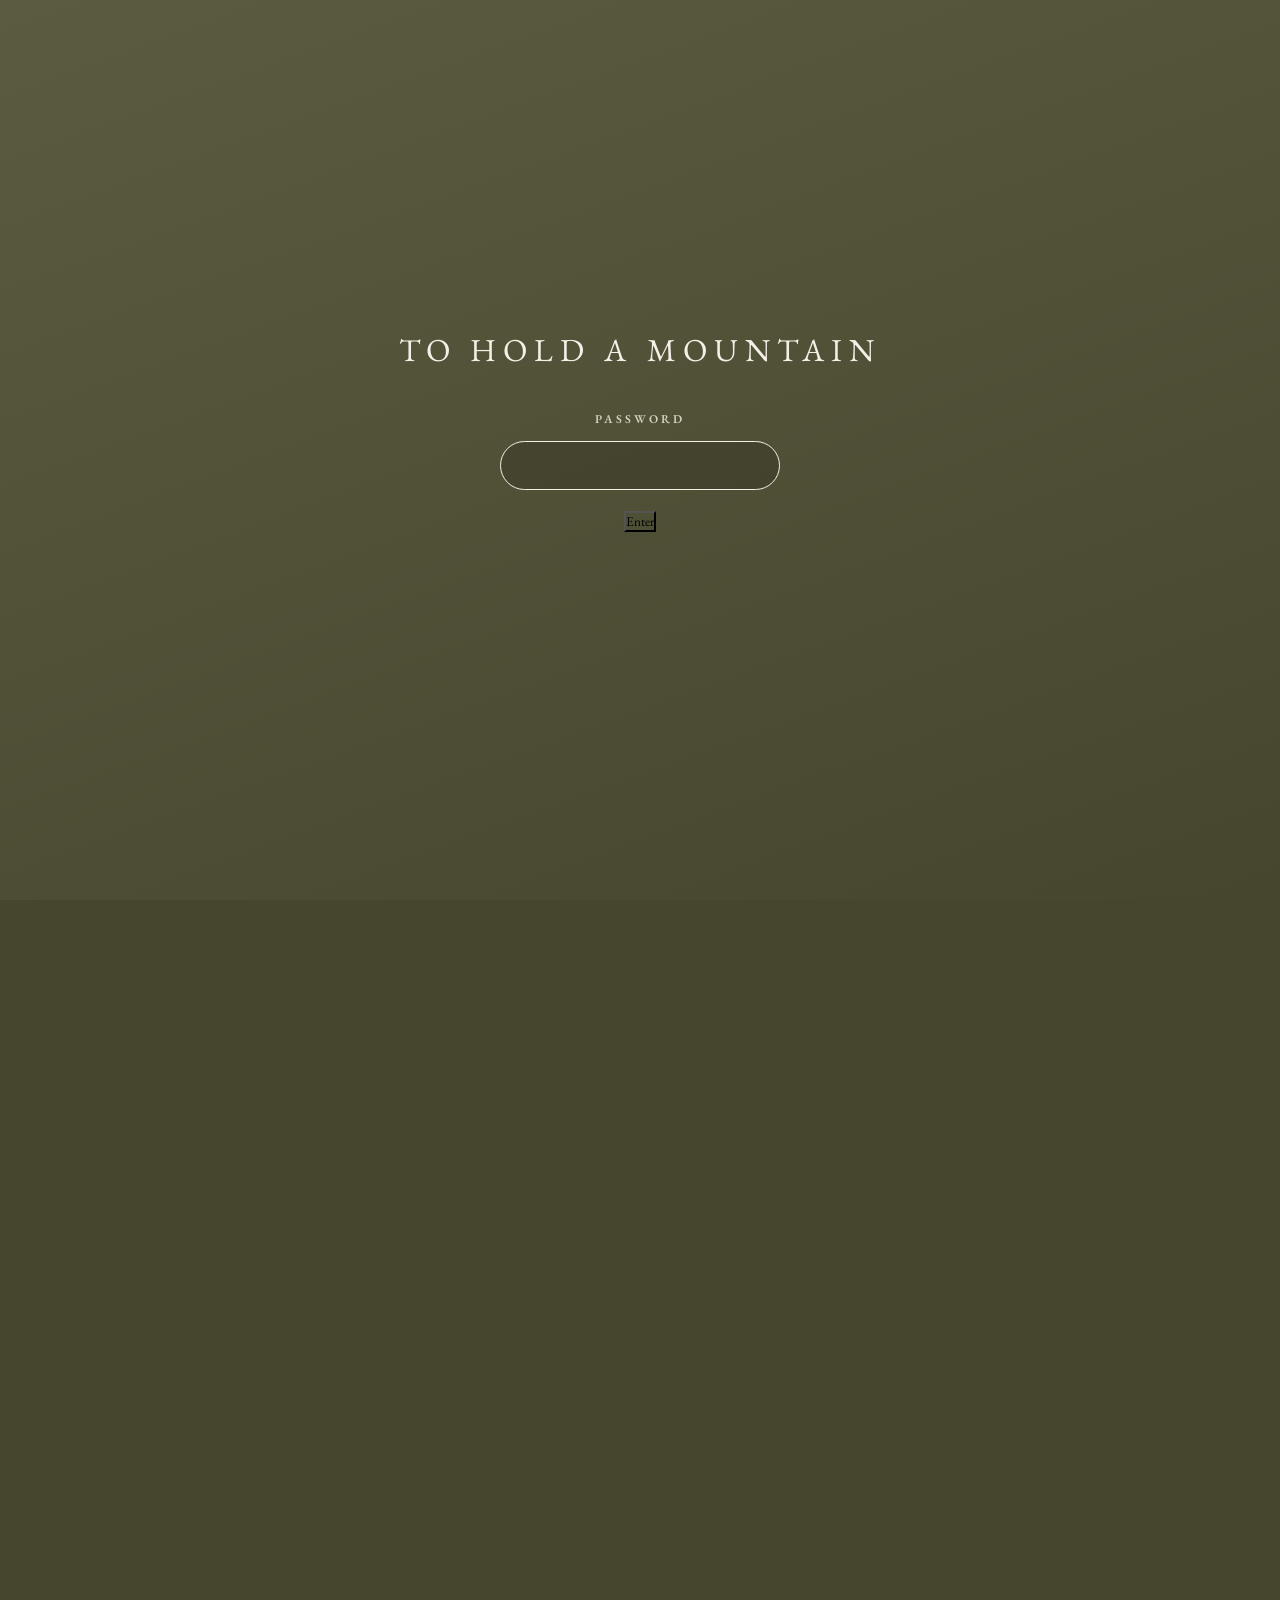
==== public/about.html @ 7a2418cc "Phones: the synopsis stacked (poster full width, heading, synopsis, buttons, footer) and scrolling u" ====
<!doctype html>
<html lang="en">
<head>
  <meta charset="utf-8">
  <meta name="viewport" content="width=device-width, initial-scale=1, viewport-fit=cover">
  <title>About the film — To Hold a Mountain</title>
  <link rel="icon" href="favicon.svg" type="image/svg+xml">
  <link rel="preconnect" href="https://fonts.googleapis.com">
  <link rel="preconnect" href="https://fonts.gstatic.com" crossorigin>
  <link href="https://fonts.googleapis.com/css2?family=EB+Garamond:ital,wght@0,400;0,600;1,400;1,600&display=swap" rel="stylesheet">
  <link rel="stylesheet" href="site.css">
  <script src="gate.js"></script>
  <link rel="stylesheet" href="about.css">
</head>
<body>
  <main class="page-main about">
    <h1>About the film</h1>

    <section class="statement" aria-labelledby="statement-title">
      <p class="eyebrow" id="statement-title">Directors’ statement</p>
      <p>It was 2017 when we first discovered this place — a plateau at 2,000 meters above sea level, the second-largest pastureland in Europe — whose mysterious name can be interpreted as “Shining Heights” or “Mountain Ocean.” We met Gara and Nada at the very moment news arrived that this precious mountain, whose snows provide water for the entire region, was to be turned into a military shooting range. From our first encounter, it was clear that there was something more to them — that they were part of a larger story, reminiscent of epics from ancient times but rooted in a painful present. Their destiny carried the echo of Greek tragedy, and we felt compelled to share their lives and understand their paths. For more than seven years, we quietly explored, lived together and gathered elements that carry the power of this place and its people. We did not ask — we listened, until the story revealed itself. Gara and Nada represent mothers and daughters across centuries who, despite everything, have nurtured a culture of love. The film also reflects our contemplation of the deep connections between women and land, patriarchy and militarization, duty and love.</p>
      <p class="signature">— Biljana Tutorov and Petar Glomazić</p>
    </section>

    <figure class="directors">
      <img src="directors.jpg" width="850" height="567" alt="Biljana Tutorov and Petar Glomazić, the directors, side by side against a dark background">
    </figure>

    <section class="bios" aria-label="The directors">
      <article>
        <h2>Biljana Tutorov</h2>
        <p class="role">Director &amp; Producer</p>
        <p>Biljana Tutorov is a writer, director and producer of feature and documentary films, video works and performances focused on women-driven stories that examine contemporary political reality, the state of democracy and environmental protection. After graduating in Art History from Université Catholique de Louvain in Belgium, Biljana studied Visual Anthropology at the École Pratique des Hautes Études in Paris and acting at the Jacques Lecoq School. She is the founder of Wake Up Films (<a href="https://www.wakeupfilms.net" target="_blank" rel="noopener">www.wakeupfilms.net</a>), an independent production company, as well as the founder and Head of CIRCLE (<a href="https://www.doccircle.me" target="_blank" rel="noopener">www.doccircle.me</a>), an international training initiative supporting women and gender-expansive filmmakers. Biljana is an inaugural Diane Weyermann Fellow, an EAVE and EURODOC alumna, member of European Film Academy and an advisory board member of DAE Documentary Association of Europe.</p>
      </article>
      <article>
        <h2>Petar Glomazić</h2>
        <p class="role">Director</p>
        <p>Petar Glomazić graduated from the Faculty of Mechanical Engineering at the University of Belgrade in 1995, specializing in Aerospace Engineering, and worked for more than 25 years as an expert in civil aviation. In 1996, he also completed the Serbian Radio-Television School for documentary and began working as editor in their Educational Program Department. In 2014, he entered the world of film production as an associate producer at Wake Up Films in Novi Sad, and in 2021 he founded the production company Ardor Films. A passionate life-long mountain climber, Peter has extensively researched regional traditions, people and landscapes. He is a member of the Documentary Association of Europe (DAE), the International Documentary Association (IDA) and a co-founding member of the Save Sinjajevina Association. In 2023, he received the inaugural Diane Weyermann Fellowship championing three non-fiction projects worldwide. <i>To Hold a Mountain</i> is his debut feature documentary.</p>
      </article>
    </section>

    <section class="facts" aria-labelledby="credits-title">
      <h2 id="credits-title">Credits</h2>
      <dl>
        <dt>Writers and Directors</dt><dd>Biljana Tutorov, Petar Glomazić</dd>
        <dt>Featuring</dt><dd>Mileva Gara Jovanović, Nada Stanišić</dd>
        <dt>Director of Photography</dt><dd>Eva Kraljević</dd>
        <dt>Editor</dt><dd>George Cragg</dd>
        <dt>Additional editor</dt><dd>Catherine Rascon</dd>
        <dt>Original Score</dt><dd>Draško Adzić</dd>
        <dt>Sound Design</dt><dd>Julij Zvornik, Samo Jurca</dd>
        <dt>Produced by</dt><dd>Wake Up Films</dd>
        <dt>In co-production with</dt><dd>Les Film de L’œil Sauvage, Ardor Films, Cvinger Film, Kinematograf, RTV Slovenja</dd>
        <dt>Produced by</dt><dd>Biljana Tutorov</dd>
        <dt>Producers</dt><dd>Petar Glomazić, Quentin Laurent, Rok Biček</dd>
        <dt>Executive Producer</dt><dd>Megan Gelstein</dd>
        <dt>Executive Producers</dt><dd>Pedra Costa, Andrea Meditch, Bianca Oana, Jean Tsien, Sean Flynn, Ben Fowlie, Lucila Moctezuma, Chandra Jessee, Rebecca Lichtenfeld, Megha Agrawal Sood Shanida, Scotland Meadow Fund</dd>
        <dt>Co-Producer</dt><dd>Dijana Cetina Mlađenović, Stenola Productions</dd>
        <dt>Associate Producer</dt><dd>Veliša Popović</dd>
        <dt>In association with</dt><dd>Catapult Film Fund, Points North Institute</dd>
        <dt>With the support of</dt><dd>Eurimages, Meadow Fund, Doc Society Climate Story Fund, InMaat Foundation, IDA Enterprise Documentary Fund, Aide aux Cinémas du Monde - CNC, Institut Français Region Sud Point, Slovenian Film Centre, Serbian Film Centre, Film Centre of Montenegro, Chicken &amp; Egg Pictures, Croatian Audiovisual Centre, UNIQA SEE Future Foundation, City of Novi Sad, Viva Film Shelter Prod, Tax Shelter.be, ING, The Tax Shelter of The Federal Government of Belgium</dd>
        <dt>Fiscal Sponsor</dt><dd>Women Make Movies</dd>
        <dt>Sales Agent</dt><dd>Submarine Entertainment Sales</dd>
      </dl>
    </section>

    <section class="facts" aria-labelledby="info-title">
      <h2 id="info-title">Additional information</h2>
      <dl>
        <dt>Production countries</dt><dd>Serbia, France, Montenegro, Slovenia, Croatia</dd>
        <dt>Year of production</dt><dd>2026</dd>
        <dt>Running time</dt><dd>105′</dd>
        <dt>Genre</dt><dd>Documentary</dd>
        <dt>Language</dt><dd>Montenegrin</dd>
      </dl>
    </section>

    <section class="facts contact" aria-labelledby="contact-title">
      <h2 id="contact-title">Contact</h2>
      <p>For general enquiries please email <a href="mailto:rebeccarcelli@gmail.com">rebeccarcelli@gmail.com</a></p>
      <p>For festival bookings please email <a href="mailto:ella@metfilmstudio.com">ella@metfilmstudio.com</a></p>
    </section>
  </main>
  <script src="menu.js"></script>
</body>
</html>
---- public/site.css ----
/* Shared by every page: colours, type, the menu, and the empty inner pages. */
:root {
  --olive: #5b5b41;
  --olive-deep: #46462e;
  --olive-gradient: linear-gradient(160deg, var(--olive) 0%, var(--olive-deep) 100%);
  --ink: #f6efe6;
  --cream: #f3e3d3;
  --muted: #d6d0bb;
  --serif: "EB Garamond", Garamond, Georgia, serif;
}

* { box-sizing: border-box; margin: 0; padding: 0; }

html { background: var(--olive-deep); color: var(--ink); }
body { background: var(--olive-gradient) fixed; color: var(--ink); }

body {
  font-family: var(--serif);
  font-size: 1.125rem;
  -webkit-font-smoothing: antialiased;
  overflow-x: clip; /* cuts off only sideways, so the locks below (on html) leave the page's length alone */
}
html { overflow-x: hidden; } /* no sideways scrolling */

a { color: inherit; }

/* Small all-caps labels. */
.eyebrow {
  font-size: 0.8rem;
  font-weight: 600;
  letter-spacing: 0.24em;
  text-transform: uppercase;
}

/* ---------- Menu ---------- */

.menu-button {
  position: fixed;
  top: calc(20px + env(safe-area-inset-top, 0px)); /* clear of the iPhone status bar, the page drawing under it */
  right: 20px;
  z-index: 30;
  width: 68px;
  height: 68px;
  border-radius: 50%;
  border: 1px solid rgba(246, 239, 230, 0.45);
  background: transparent; /* no tint: only the page behind, blurred */
  -webkit-backdrop-filter: blur(8px);
  backdrop-filter: blur(8px);
  cursor: pointer;
  transition: background 0.3s, border-color 0.3s, transform 0.3s;
}
.menu-button:hover { transform: scale(1.05); }
.menu-button:focus-visible { outline: 2px solid var(--cream); outline-offset: 4px; }

.menu-button span {
  position: absolute;
  left: 21px;
  width: 26px;
  height: 2px;
  border-radius: 1px;
  background: var(--ink);
  transition: transform 0.45s cubic-bezier(0.7, 0, 0.2, 1), opacity 0.25s;
}
.menu-button span:nth-child(1) { top: 26px; }
.menu-button span:nth-child(2) { top: 33px; }
.menu-button span:nth-child(3) { top: 40px; }

.menu-open .menu-button { background: transparent; border-color: rgba(246, 239, 230, 0.7); }
.menu-open .menu-button span:nth-child(1) { transform: translateY(7px) rotate(45deg); }
.menu-open .menu-button span:nth-child(2) { opacity: 0; transform: scaleX(0); }
.menu-open .menu-button span:nth-child(3) { transform: translateY(-7px) rotate(-45deg); }

/* The panel fades in: a solid olive gradient, darker than the pages', that covers the whole page. */
.menu {
  position: fixed;
  inset: 0;
  z-index: 20;
  display: flex;
  align-items: center;
  padding: 96px 16px 48px clamp(16px, 9vw, 160px);
  background: linear-gradient(160deg, #3d3d28 0%, #2c2c1c 100%);
  opacity: 0;
  visibility: hidden;
  transition: opacity 0.5s ease, visibility 0s 0.5s;
  overflow-y: auto;
}
.menu-open .menu {
  opacity: 1;
  visibility: visible;
  transition: opacity 0.6s ease, visibility 0s;
}
.menu-open { overflow: hidden; } /* the page stays where it was */

.menu ul { list-style: none; }
.menu li {
  opacity: 0;
  transform: translateY(40px);
  transition: opacity 0.3s, transform 0.3s;
}
.menu-open .menu li {
  opacity: 1;
  transform: none;
  transition: opacity 0.6s calc(0.25s + var(--i) * 0.08s), transform 0.7s cubic-bezier(0.2, 0.7, 0.2, 1) calc(0.25s + var(--i) * 0.08s);
}
.menu a {
  display: inline-block;
  padding: 0.12em 0;
  font-family: var(--serif);
  font-size: clamp(2rem, 5.5vw, 3.75rem);
  line-height: 1.1;
  text-decoration: none;
  color: rgba(246, 239, 230, 0.72);
  transition: color 0.25s;
}
/* Hover: the same weight, just lighter. The page you are on: italic, at full light. */
.menu a:hover, .menu a:focus-visible { color: #fff; outline: none; }
.menu a[aria-current="page"] { font-style: italic; color: var(--ink); }

/* Scrolls away with the page (only the menu button stays put), so text never runs under it. */
.home-link {
  position: absolute;
  top: calc(20px + env(safe-area-inset-top, 0px));
  left: 20px;
  height: 68px;
  display: flex;
  align-items: center;
  z-index: 30;
  font-size: 0.9rem;
  font-weight: 600;
  letter-spacing: 0.18em;
  text-transform: uppercase;
  text-decoration: none;
  white-space: nowrap; /* one line */
}

/* ---------- Inner pages (empty for now) ---------- */

.page-main {
  min-height: 100vh;
  padding: 140px 16px 80px;
  max-width: 60rem;
  margin: 0 auto;
}
.page-main h1 {
  font-weight: 400;
  font-size: clamp(2.6rem, 7vw, 4.5rem);
  color: var(--cream);
}

/* ---------- Footer (menu.js) ---------- */

.site-footer {
  position: relative;
  z-index: 1;
  display: flex;
  align-items: center;
  justify-content: space-between;
  gap: 16px 32px;
  padding: 20px clamp(16px, 4vw, 40px) 24px;
  font-size: 0.8rem;
  line-height: 1.5;
  color: var(--muted);
}
.site-footer p { max-width: 48rem; }
.site-footer a.plain { color: inherit; text-decoration: none; } /* a link, without looking like one */
.socials { display: flex; align-items: center; gap: 14px; list-style: none; flex-shrink: 0; }
.socials a { display: block; color: var(--muted); opacity: 0.85; transition: color 0.25s, opacity 0.25s; }
.socials a:hover, .socials a:focus-visible { color: #fff; opacity: 1; }
.socials svg { display: block; height: 20px; width: auto; }

/* On the homepage: at the bottom of the synopsis screen. */
.film-story .site-footer { position: absolute; left: 0; right: 0; bottom: 0; }

@media (max-width: 767px) {
  .site-footer { flex-direction: column-reverse; align-items: flex-start; gap: 12px; padding: 16px; font-size: 0.72rem; }
}

/* ---------- Trailer (trailer.js) ---------- */

.trailer {
  position: fixed;
  inset: 0;
  z-index: 60;
  display: grid;
  place-items: center;
  padding: 72px 16px 32px;
  background: rgba(12, 12, 8, 0.94);
  opacity: 0;
  transition: opacity 0.4s ease;
}
.trailer.open { opacity: 1; }
.trailer-open { overflow: hidden; } /* the page stays where it was */
.trailer-frame {
  /* As large as the screen allows: YouTube picks higher quality for bigger players. */
  width: min(100%, 1600px, calc((100vh - 104px) * 16 / 9));
  aspect-ratio: 16 / 9;
  background: #000;
  box-shadow: 0 30px 80px rgba(0, 0, 0, 0.6);
  transform: scale(0.97);
  transition: transform 0.4s ease;
}
.trailer.open .trailer-frame { transform: none; }
.trailer-frame iframe { display: block; width: 100%; height: 100%; border: 0; }
.trailer-close {
  position: absolute;
  top: calc(20px + env(safe-area-inset-top, 0px));
  right: 20px;
  width: 52px;
  height: 52px;
  border-radius: 50%;
  border: 1px solid rgba(246, 239, 230, 0.6);
  background: transparent;
  cursor: pointer;
}
.trailer-close span {
  position: absolute;
  left: 14px;
  top: 25px;
  width: 22px;
  height: 2px;
  background: var(--ink);
}
.trailer-close span:first-child { transform: rotate(45deg); }
.trailer-close span:last-child { transform: rotate(-45deg); }
.trailer-close:focus-visible { outline: 2px solid var(--cream); outline-offset: 4px; }

/* ---------- Password screen (gate.js) ---------- */

.locked { overflow: hidden; } /* the page stays where it was */
.locked body > :not(.gate) { visibility: hidden; }
.gate {
  position: fixed;
  inset: 0;
  z-index: 100;
  display: grid;
  place-content: center;
  justify-items: center;
  gap: 14px;
  padding: 16px;
  background: var(--olive-gradient);
  text-align: center;
  transition: opacity 0.5s ease;
}
.gate.leaving { opacity: 0; pointer-events: none; }
.gate-title {
  margin-bottom: 1.6rem;
  font-size: clamp(1.4rem, 4vw, 2rem);
  letter-spacing: 0.22em;
  text-transform: uppercase;
  color: var(--ink);
}
.gate-label {
  font-size: 0.75rem;
  font-weight: 600;
  letter-spacing: 0.24em;
  text-transform: uppercase;
  color: var(--muted);
}
.gate-input {
  width: min(280px, 80vw);
  padding: 0.7em 1em;
  border: 1px solid rgba(246, 239, 230, 0.5);
  border-radius: 999px;
  background: rgba(20, 20, 10, 0.2);
  color: var(--ink);
  font: inherit;
  font-size: 1.1rem;
  text-align: center;
  letter-spacing: 0.1em;
  outline: none;
}
.gate-input:focus { border-color: var(--ink); }
.gate-button { margin-top: 0.4rem; background: transparent; cursor: pointer; font-family: inherit; }
.gate-error { min-height: 1.4em; font-style: italic; color: var(--cream); }
.gate.shake .gate-input { animation: gate-shake 0.4s; }
@keyframes gate-shake {
  20%, 60% { transform: translateX(-8px); }
  40%, 80% { transform: translateX(8px); }
}
---- public/about.css ----
.about { max-width: 64rem; padding-bottom: 18vh; }
.about p { font-size: 1.2rem; line-height: 1.6; color: var(--ink); }

.statement { max-width: 44rem; margin-top: 3rem; }
.statement .eyebrow { color: var(--cream); margin-bottom: 1.2rem; }
.signature { margin-top: 1.2rem; font-style: italic; font-weight: 600; color: var(--cream) !important; }

/* The photo is 850px wide: shown no wider, so it stays sharp. */
.directors { margin: 4.5rem 0 0; max-width: 850px; }
.directors img { display: block; width: 100%; height: auto; box-shadow: 0 24px 60px rgba(20, 20, 10, 0.4); }

.bios {
  display: grid;
  grid-template-columns: 1fr 1fr;
  gap: clamp(32px, 5vw, 72px);
  margin-top: 4.5rem;
}
.bios h2, .facts h2 {
  font-weight: 400;
  font-size: clamp(1.8rem, 3.6vw, 2.4rem);
  line-height: 1.1;
  color: var(--cream);
}
.bios .role {
  margin: 0.4rem 0 1.2rem;
  font-size: 0.8rem;
  font-weight: 600;
  letter-spacing: 0.2em;
  text-transform: uppercase;
  color: var(--muted);
}
.bios p:not(.role) { font-size: 1.1rem; }
.about a { color: var(--cream); text-underline-offset: 3px; }

/* Credits and information: role on the left, names on the right. */
.facts { margin-top: 5rem; }
.facts h2 { margin-bottom: 1.6rem; }
.facts dl {
  display: grid;
  grid-template-columns: minmax(10rem, 1fr) 3fr;
  column-gap: 2rem;
  border-top: 1px solid rgba(246, 239, 230, 0.2);
}
.facts dt, .facts dd {
  padding: 0.75rem 0;
  border-bottom: 1px solid rgba(246, 239, 230, 0.2);
}
.facts dt {
  font-size: 0.8rem;
  font-weight: 600;
  letter-spacing: 0.16em;
  text-transform: uppercase;
  color: var(--muted);
  padding-top: 0.95rem;
}
.facts dd { font-size: 1.1rem; line-height: 1.5; color: var(--ink); }
.contact p + p { margin-top: 0.6rem; }

@media (max-width: 767px) {
  .bios { grid-template-columns: 1fr; }
  .facts dl { grid-template-columns: 1fr; }
  .facts dt { border-bottom: 0; padding-bottom: 0; }
  .facts dd { padding-top: 0.2rem; }
}
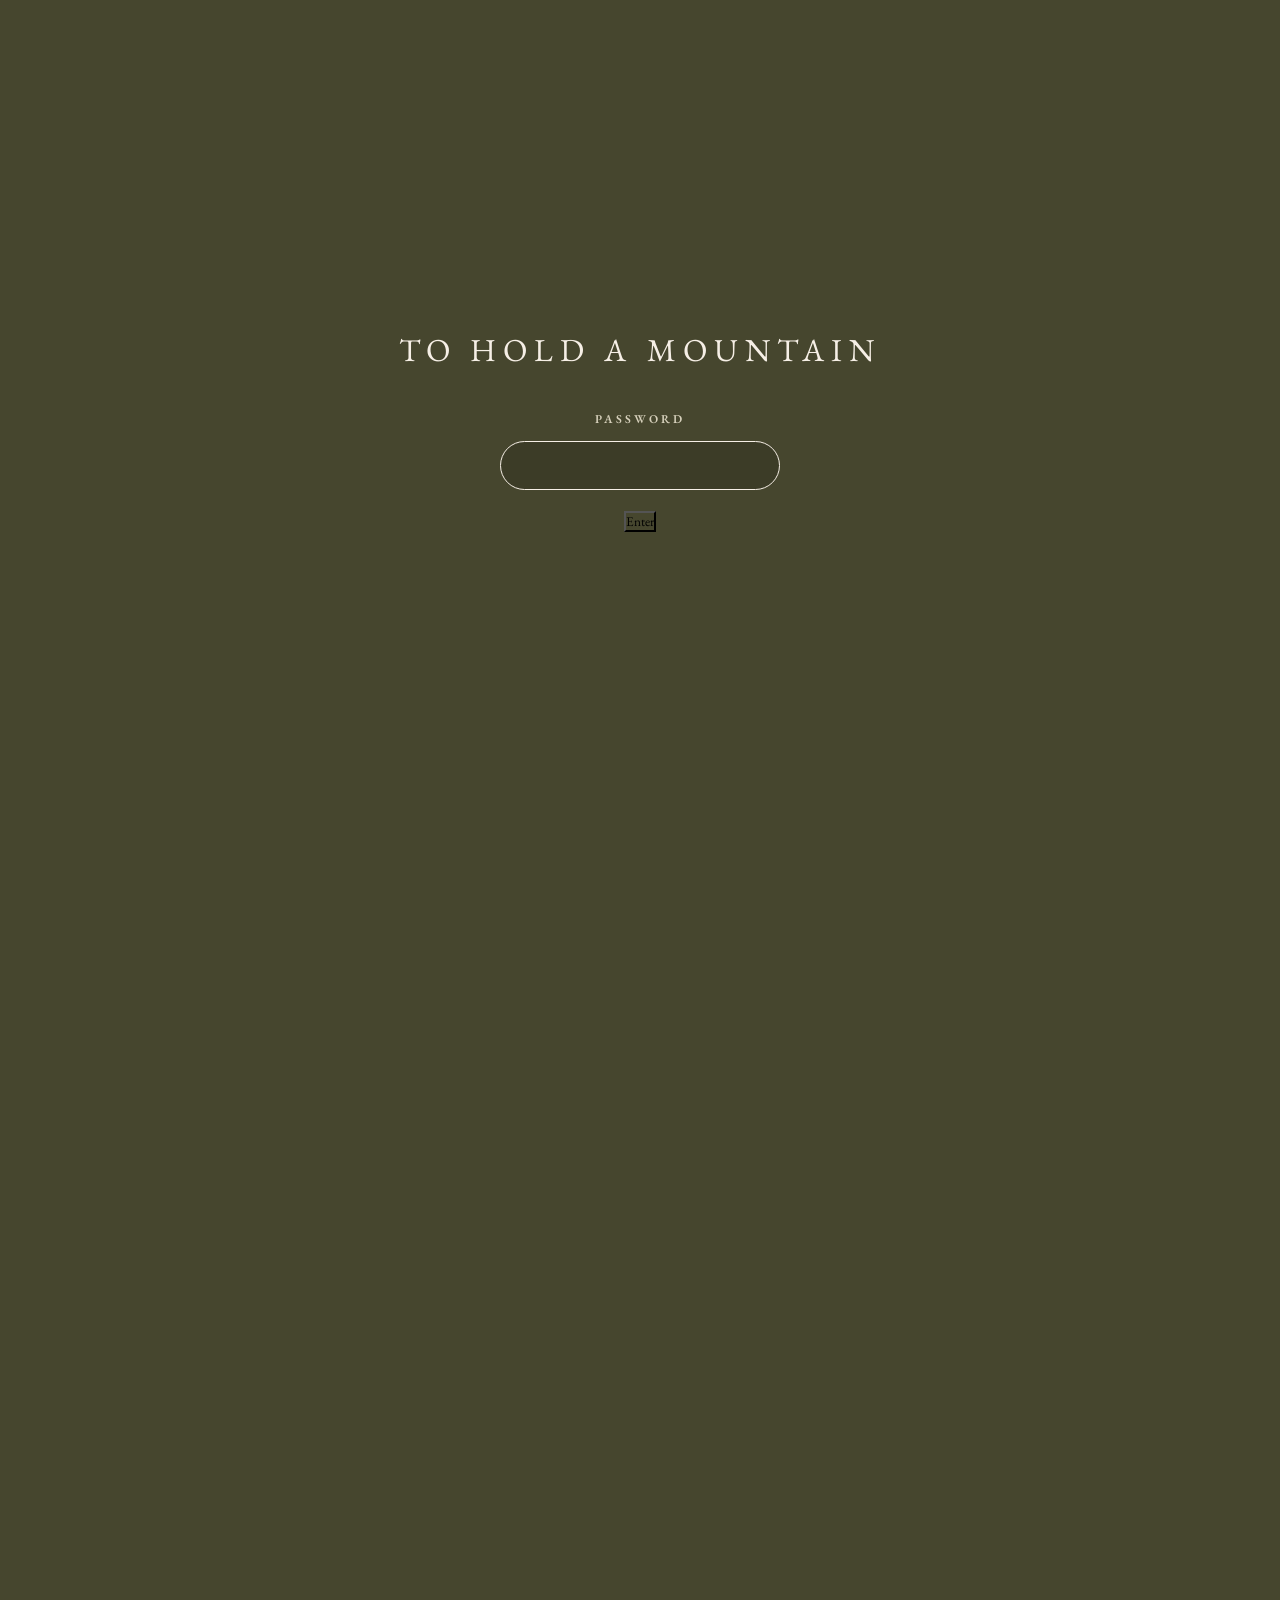
==== commit cfc32519: "Favicon: the two faces from the poster A square crop of the poster without its title (192px for brow" ====
--- a/public/about.html
+++ b/public/about.html
@@ -4,7 +4,8 @@
   <meta charset="utf-8">
   <meta name="viewport" content="width=device-width, initial-scale=1, viewport-fit=cover">
   <title>About the film — To Hold a Mountain</title>
-  <link rel="icon" href="favicon.svg" type="image/svg+xml">
+  <link rel="icon" href="favicon.png" type="image/png" sizes="192x192">
+  <link rel="apple-touch-icon" href="apple-touch-icon.png">
   <link rel="preconnect" href="https://fonts.googleapis.com">
   <link rel="preconnect" href="https://fonts.gstatic.com" crossorigin>
   <link href="https://fonts.googleapis.com/css2?family=EB+Garamond:ital,wght@0,400;0,600;1,400;1,600&display=swap" rel="stylesheet">
--- a/public/site.css
+++ b/public/site.css
@@ -1,8 +1,6 @@
 /* Shared by every page: colours, type, the menu, and the empty inner pages. */
 :root {
-  --olive: #5b5b41;
   --olive-deep: #46462e;
-  --olive-gradient: linear-gradient(160deg, var(--olive) 0%, var(--olive-deep) 100%);
   --ink: #f6efe6;
   --cream: #f3e3d3;
   --muted: #d6d0bb;
@@ -11,8 +9,18 @@
 
 * { box-sizing: border-box; margin: 0; padding: 0; }
 
+/* Going from page to page (the menu too): a short cross-fade, where browsers can. */
+@view-transition { navigation: auto; }
+
+/* One solid colour, no gradient: iPhone Safari fills the bands around its address bar
+   (top and bottom) with the page's colour, so they match it. (Home: style.css.) */
 html { background: var(--olive-deep); color: var(--ink); }
-body { background: var(--olive-gradient) fixed; color: var(--ink); }
+/* The menu page, and the trailer or the password screen while they cover a page: their
+   own colour, for Safari's bands. */
+html.menu-page, .menu-page body { background: #2c2c1c; } /* the menu, a page of its own (menu.js) */
+html.trailer-open, .trailer-open body { background-color: #0c0c08; }
+html.locked, .locked body { background-color: var(--olive-deep); }
+body { background: var(--olive-deep); color: var(--ink); }
 
 body {
   font-family: var(--serif);
@@ -34,43 +42,67 @@
 
 /* ---------- Menu ---------- */
 
+/* A pill: the three lines, then MENU to their right. */
 .menu-button {
   position: fixed;
   top: calc(20px + env(safe-area-inset-top, 0px)); /* clear of the iPhone status bar, the page drawing under it */
   right: 20px;
   z-index: 30;
-  width: 68px;
   height: 68px;
-  border-radius: 50%;
+  display: flex;
+  align-items: center;
+  gap: 14px;
+  padding: 0 28px 0 24px;
+  border-radius: 999px;
   border: 1px solid rgba(246, 239, 230, 0.45);
   background: transparent; /* no tint: only the page behind, blurred */
   -webkit-backdrop-filter: blur(8px);
   backdrop-filter: blur(8px);
+  color: var(--ink);
+  font-family: var(--serif);
+  text-decoration: none;
   cursor: pointer;
   transition: background 0.3s, border-color 0.3s, transform 0.3s;
 }
 .menu-button:hover { transform: scale(1.05); }
 .menu-button:focus-visible { outline: 2px solid var(--cream); outline-offset: 4px; }
 
-.menu-button span {
+.menu-icon { position: relative; flex: none; width: 26px; height: 16px; }
+.menu-icon span {
   position: absolute;
-  left: 21px;
+  left: 0;
   width: 26px;
   height: 2px;
   border-radius: 1px;
   background: var(--ink);
-  transition: transform 0.45s cubic-bezier(0.7, 0, 0.2, 1), opacity 0.25s;
-}
-.menu-button span:nth-child(1) { top: 26px; }
-.menu-button span:nth-child(2) { top: 33px; }
-.menu-button span:nth-child(3) { top: 40px; }
-
-.menu-open .menu-button { background: transparent; border-color: rgba(246, 239, 230, 0.7); }
-.menu-open .menu-button span:nth-child(1) { transform: translateY(7px) rotate(45deg); }
-.menu-open .menu-button span:nth-child(2) { opacity: 0; transform: scaleX(0); }
-.menu-open .menu-button span:nth-child(3) { transform: translateY(-7px) rotate(-45deg); }
-
-/* The panel fades in: a solid olive gradient, darker than the pages', that covers the whole page. */
+}
+.menu-icon span:nth-child(1) { top: 0; }
+.menu-icon span:nth-child(2) { top: 7px; }
+.menu-icon span:nth-child(3) { top: 14px; }
+.menu-label {
+  font-size: 0.85rem;
+  font-weight: 600;
+  letter-spacing: 0.22em;
+  margin-right: -0.22em; /* the spacing after the last letter */
+  text-transform: uppercase;
+  line-height: 1;
+}
+
+/* On the menu page: an X from the start (no turning from the lines). */
+.menu-page .menu-button { border-color: rgba(246, 239, 230, 0.7); }
+.menu-page .menu-icon span:nth-child(1) { transform: translateY(7px) rotate(45deg); }
+.menu-page .menu-icon span:nth-child(2) { opacity: 0; }
+.menu-page .menu-icon span:nth-child(3) { transform: translateY(-7px) rotate(-45deg); }
+
+@media (max-width: 767px) {
+  /* centred on the title at the left, as on larger screens */
+  .menu-button { top: calc(28px + env(safe-area-inset-top, 0px)); height: 52px; gap: 10px; padding: 0 18px 0 16px; right: 16px; }
+  .menu-icon, .menu-icon span { width: 22px; }
+  .menu-label { font-size: 0.75rem; letter-spacing: 0.18em; margin-right: -0.18em; }
+}
+@media (max-width: 370px) { .home-link { font-size: 0.78rem; } } /* narrow phones: room for both */
+
+/* The panel fades in: a solid olive, darker than the pages', that covers the whole page. */
 .menu {
   position: fixed;
   inset: 0;
@@ -78,7 +110,7 @@
   display: flex;
   align-items: center;
   padding: 96px 16px 48px clamp(16px, 9vw, 160px);
-  background: linear-gradient(160deg, #3d3d28 0%, #2c2c1c 100%);
+  background: #2c2c1c;
   opacity: 0;
   visibility: hidden;
   transition: opacity 0.5s ease, visibility 0s 0.5s;
@@ -89,7 +121,6 @@
   visibility: visible;
   transition: opacity 0.6s ease, visibility 0s;
 }
-.menu-open { overflow: hidden; } /* the page stays where it was */
 
 .menu ul { list-style: none; }
 .menu li {
@@ -115,6 +146,7 @@
 /* Hover: the same weight, just lighter. The page you are on: italic, at full light. */
 .menu a:hover, .menu a:focus-visible { color: #fff; outline: none; }
 .menu a[aria-current="page"] { font-style: italic; color: var(--ink); }
+@media (max-width: 767px) { .menu li + li { margin-top: 0.9rem; } } /* phones: more room between items */
 
 /* Scrolls away with the page (only the menu button stays put), so text never runs under it. */
 .home-link {
@@ -237,7 +269,7 @@
   justify-items: center;
   gap: 14px;
   padding: 16px;
-  background: var(--olive-gradient);
+  background: var(--olive-deep);
   text-align: center;
   transition: opacity 0.5s ease;
 }
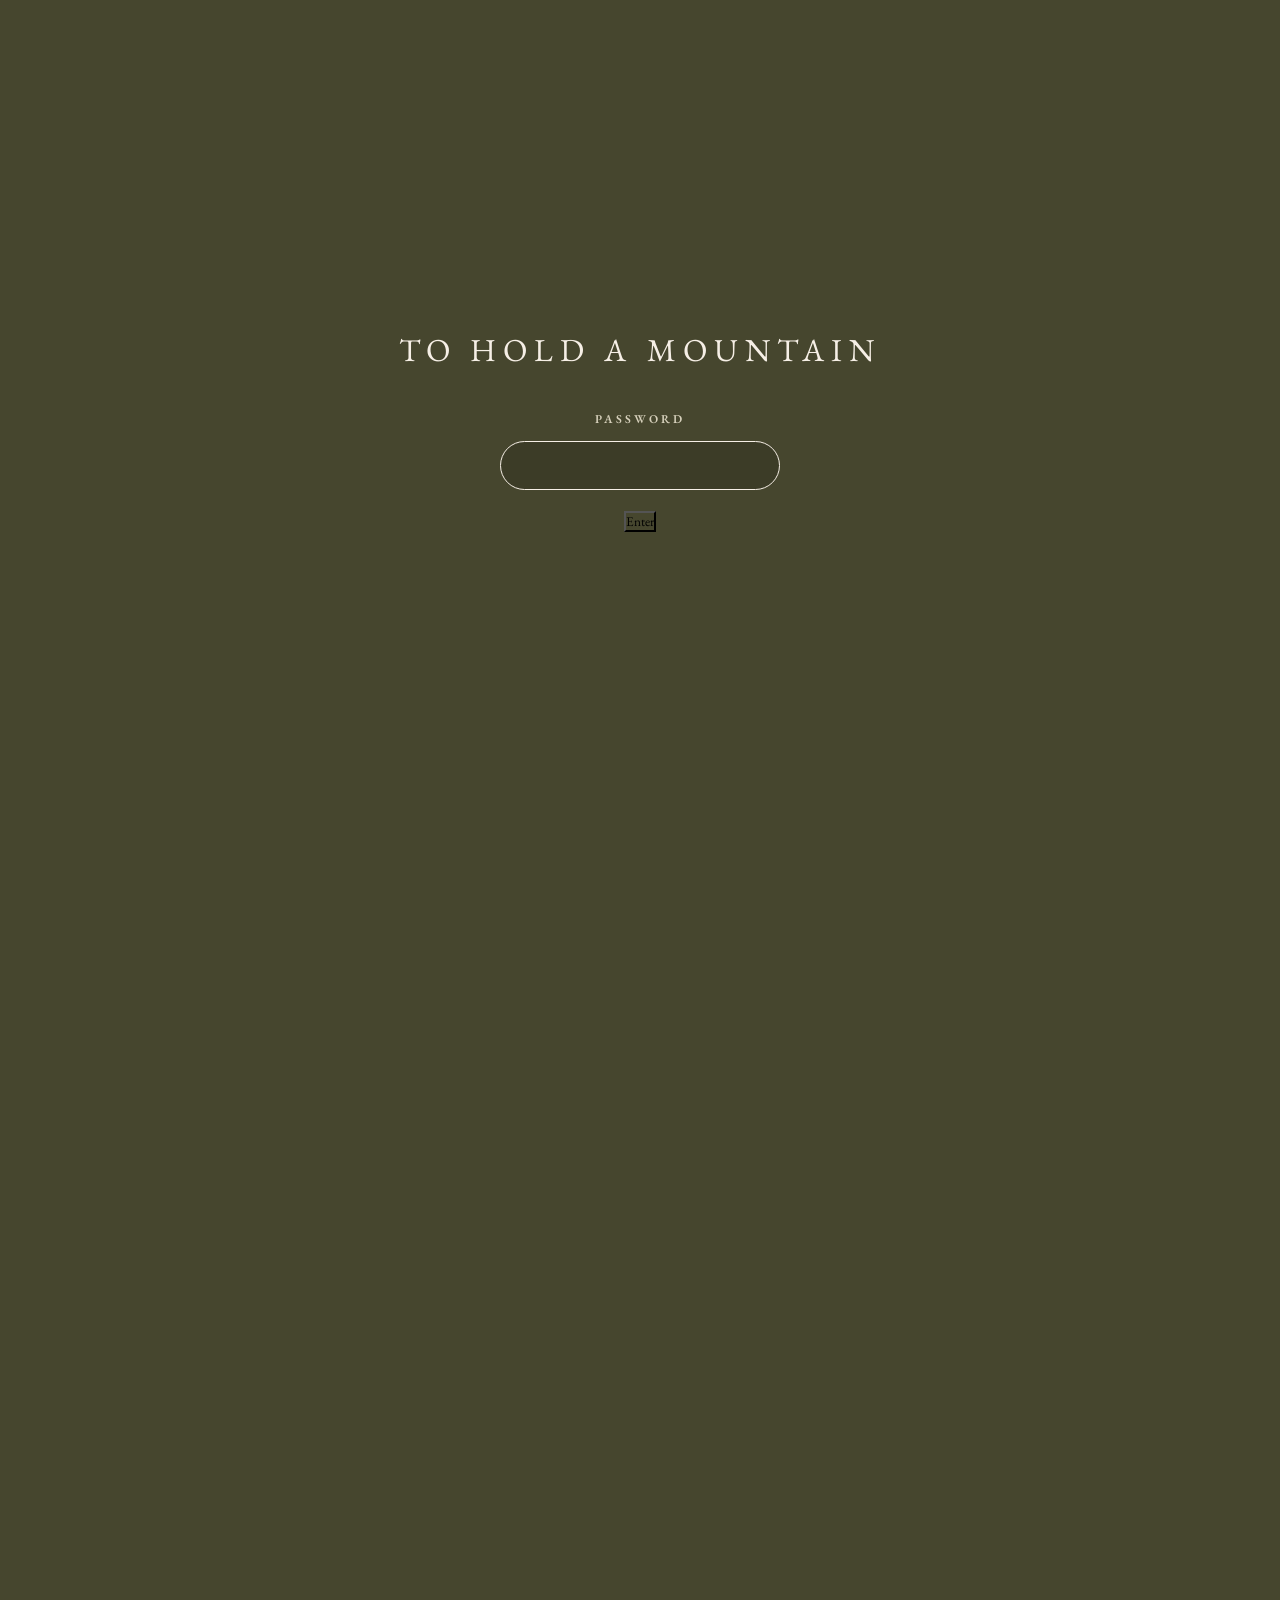
==== commit f015f09f: "About: the old Contact section removed (the Contact page has the contacts) Co-Authored-By: Claude Op" ====
--- a/public/about.html
+++ b/public/about.html
@@ -76,11 +76,6 @@
       </dl>
     </section>
 
-    <section class="facts contact" aria-labelledby="contact-title">
-      <h2 id="contact-title">Contact</h2>
-      <p>For general enquiries please email <a href="mailto:rebeccarcelli@gmail.com">rebeccarcelli@gmail.com</a></p>
-      <p>For festival bookings please email <a href="mailto:ella@metfilmstudio.com">ella@metfilmstudio.com</a></p>
-    </section>
   </main>
   <script src="menu.js"></script>
 </body>
--- a/public/about.css
+++ b/public/about.css
@@ -54,7 +54,8 @@
   padding-top: 0.95rem;
 }
 .facts dd { font-size: 1.1rem; line-height: 1.5; color: var(--ink); }
-.contact p + p { margin-top: 0.6rem; }
+/* The Contact page uses these too. */
+.contact-page .facts { margin-top: 3rem; }
 
 @media (max-width: 767px) {
   .bios { grid-template-columns: 1fr; }
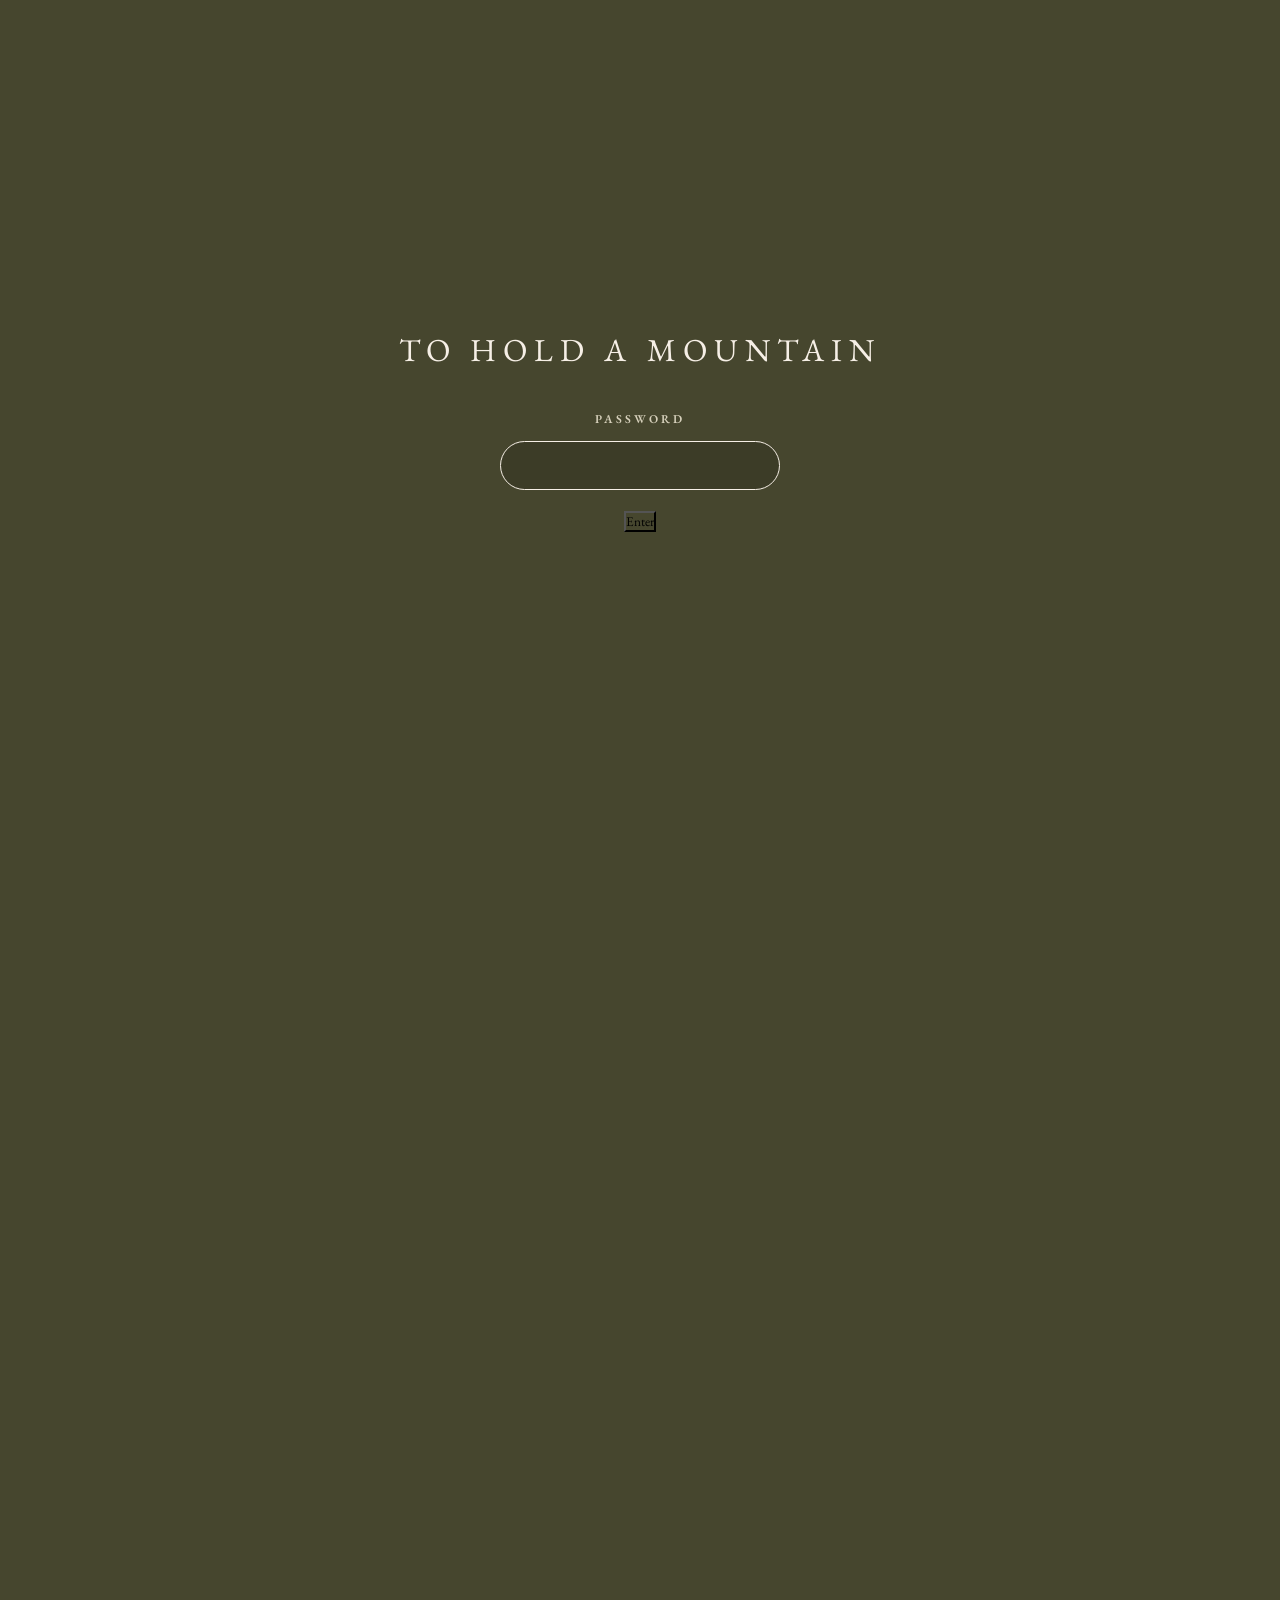
==== commit 427481dd: "About: the new credits Writers and directors through distribution, as supplied: new roles (consultin" ====
--- a/public/about.html
+++ b/public/about.html
@@ -47,21 +47,20 @@
         <dt>Featuring</dt><dd>Mileva Gara Jovanović, Nada Stanišić</dd>
         <dt>Director of Photography</dt><dd>Eva Kraljević</dd>
         <dt>Editor</dt><dd>George Cragg</dd>
-        <dt>Additional editor</dt><dd>Catherine Rascon</dd>
+        <dt>Additional Editor</dt><dd>Catherine Rascon</dd>
         <dt>Original Score</dt><dd>Draško Adzić</dd>
         <dt>Sound Design</dt><dd>Julij Zvornik, Samo Jurca</dd>
-        <dt>Produced by</dt><dd>Wake Up Films</dd>
-        <dt>In co-production with</dt><dd>Les Film de L’œil Sauvage, Ardor Films, Cvinger Film, Kinematograf, RTV Slovenja</dd>
         <dt>Produced by</dt><dd>Biljana Tutorov</dd>
         <dt>Producers</dt><dd>Petar Glomazić, Quentin Laurent, Rok Biček</dd>
-        <dt>Executive Producer</dt><dd>Megan Gelstein</dd>
-        <dt>Executive Producers</dt><dd>Pedra Costa, Andrea Meditch, Bianca Oana, Jean Tsien, Sean Flynn, Ben Fowlie, Lucila Moctezuma, Chandra Jessee, Rebecca Lichtenfeld, Megha Agrawal Sood Shanida, Scotland Meadow Fund</dd>
-        <dt>Co-Producer</dt><dd>Dijana Cetina Mlađenović, Stenola Productions</dd>
+        <dt>Co-Producer</dt><dd>Dijana Cetina Mladjenović</dd>
+        <dt>Executive Producers</dt><dd>Megan Gelstein, Andrea Meditch, Bianca Oana, Jean Tsien, Petra Costa, Sean Flynn, Ben Fowlie, Lucila Moctezuma, Chandra Jessee, Rebecca Lichtenfeld, Megha Agrawal Sood, Shanida Scotland, Julian Etienne, Meadow Fund, Jenny Warburg, Julie Parker Benello, Jenni Wolfson, Monika Parekh, Grace Lay</dd>
+        <dt>Consulting Producer</dt><dd>Rebecca Celli</dd>
+        <dt>Contributing Producer</dt><dd>James Graham</dd>
         <dt>Associate Producer</dt><dd>Veliša Popović</dd>
-        <dt>In association with</dt><dd>Catapult Film Fund, Points North Institute</dd>
-        <dt>With the support of</dt><dd>Eurimages, Meadow Fund, Doc Society Climate Story Fund, InMaat Foundation, IDA Enterprise Documentary Fund, Aide aux Cinémas du Monde - CNC, Institut Français Region Sud Point, Slovenian Film Centre, Serbian Film Centre, Film Centre of Montenegro, Chicken &amp; Egg Pictures, Croatian Audiovisual Centre, UNIQA SEE Future Foundation, City of Novi Sad, Viva Film Shelter Prod, Tax Shelter.be, ING, The Tax Shelter of The Federal Government of Belgium</dd>
+        <dt>Supported by</dt><dd>Eurimages, Meadow Fund, Secret Sauce Media, Doc Society Climate Unit, Diane Weyermann Fellowship - Points North Institute, InMaat Foundation, IDA Enterprise Fund, Aide aux Cinémas du Monde - Centre national du cinéma et de l’image animée Provence-Alpes-Côte d'Azur région, Slovenian Film Centre, Serbian Film Centre, Film Centre of Montenegro, RTV Slovenia, Chicken &amp; Egg Pictures, Catapult Film Fund, Croatian Audiovisual Centre, UNIQA SEE Future Foundation, City of Novi Sad, Viba Film, LinLay Productions, P-Squared Philanthropies</dd>
         <dt>Fiscal Sponsor</dt><dd>Women Make Movies</dd>
         <dt>Sales Agent</dt><dd>Submarine Entertainment Sales</dd>
+        <dt>Distribution</dt><dd>HBO, Submarine Entertainment</dd>
       </dl>
     </section>
 
--- a/public/site.css
+++ b/public/site.css
@@ -200,8 +200,6 @@
 .socials a:hover, .socials a:focus-visible { color: #fff; opacity: 1; }
 .socials svg { display: block; height: 20px; width: auto; }
 
-/* On the homepage: at the bottom of the synopsis screen. */
-.film-story .site-footer { position: absolute; left: 0; right: 0; bottom: 0; }
 
 @media (max-width: 767px) {
   .site-footer { flex-direction: column-reverse; align-items: flex-start; gap: 12px; padding: 16px; font-size: 0.72rem; }
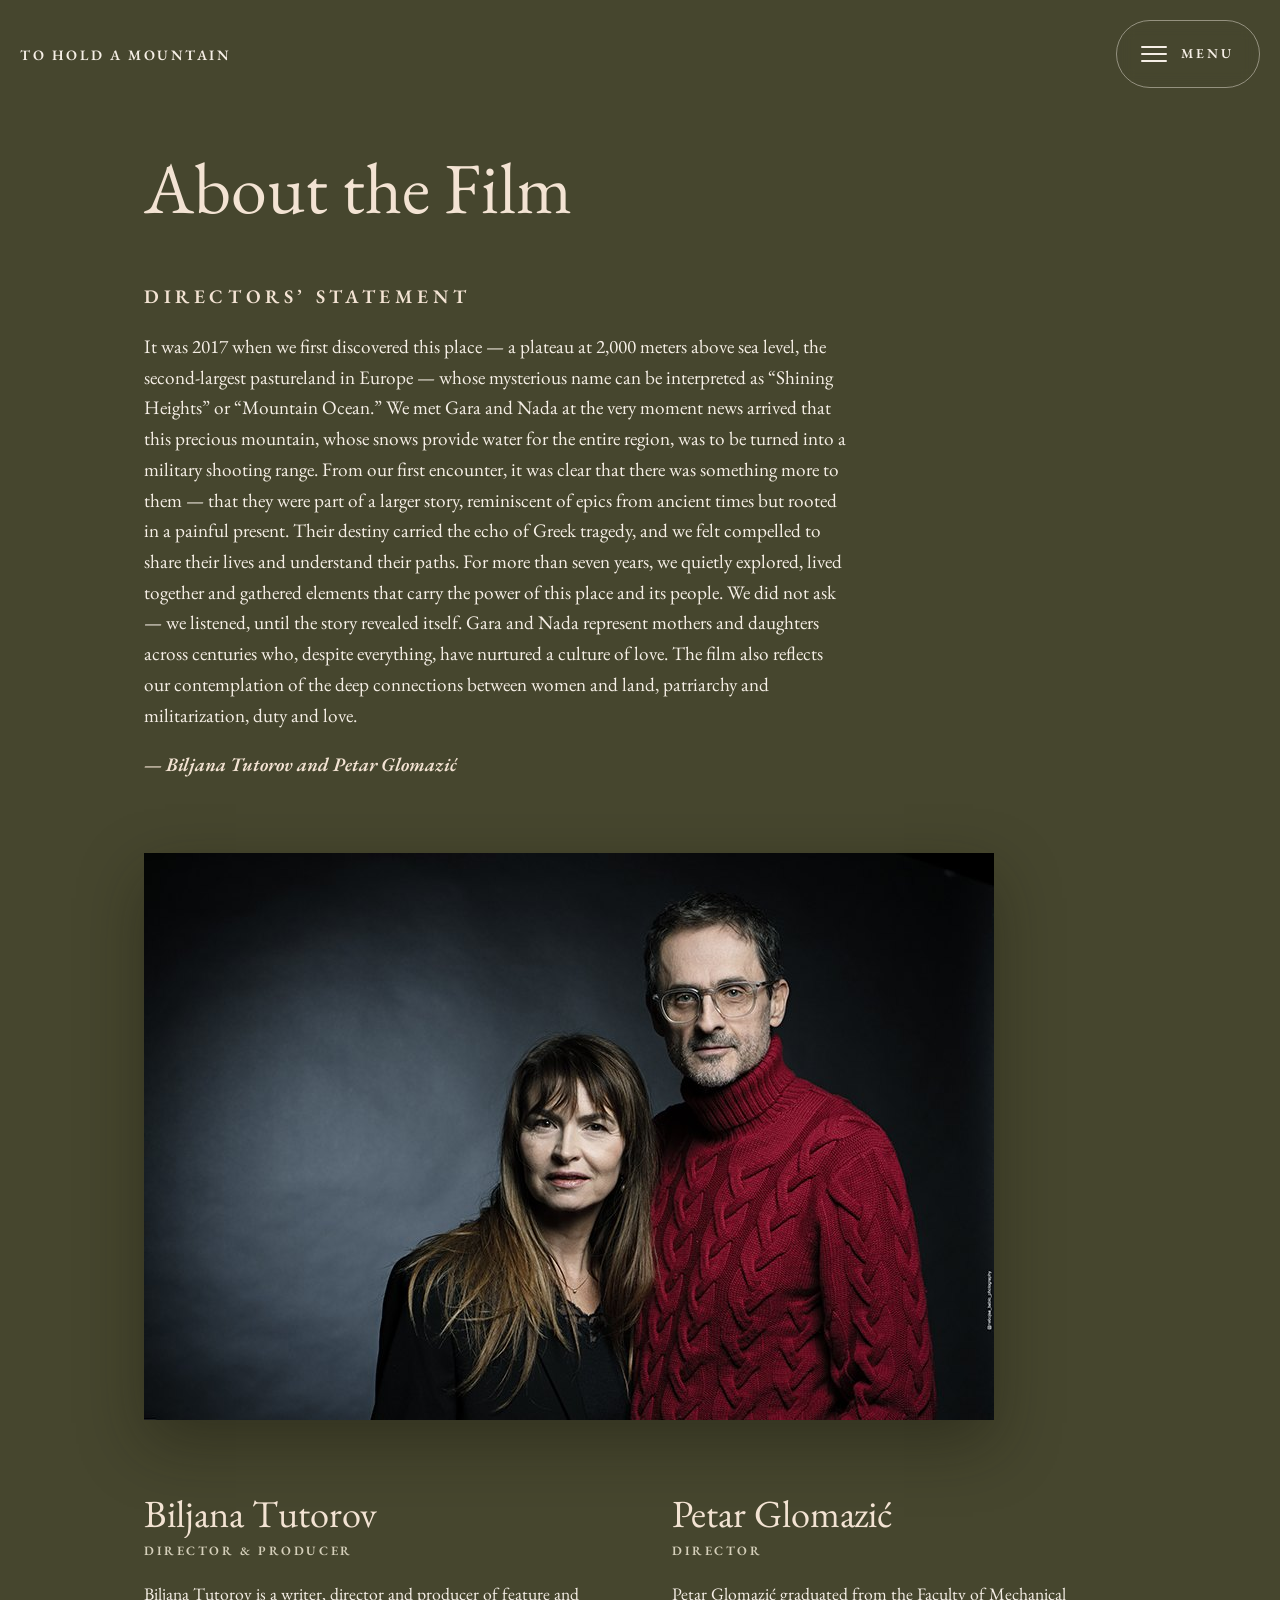
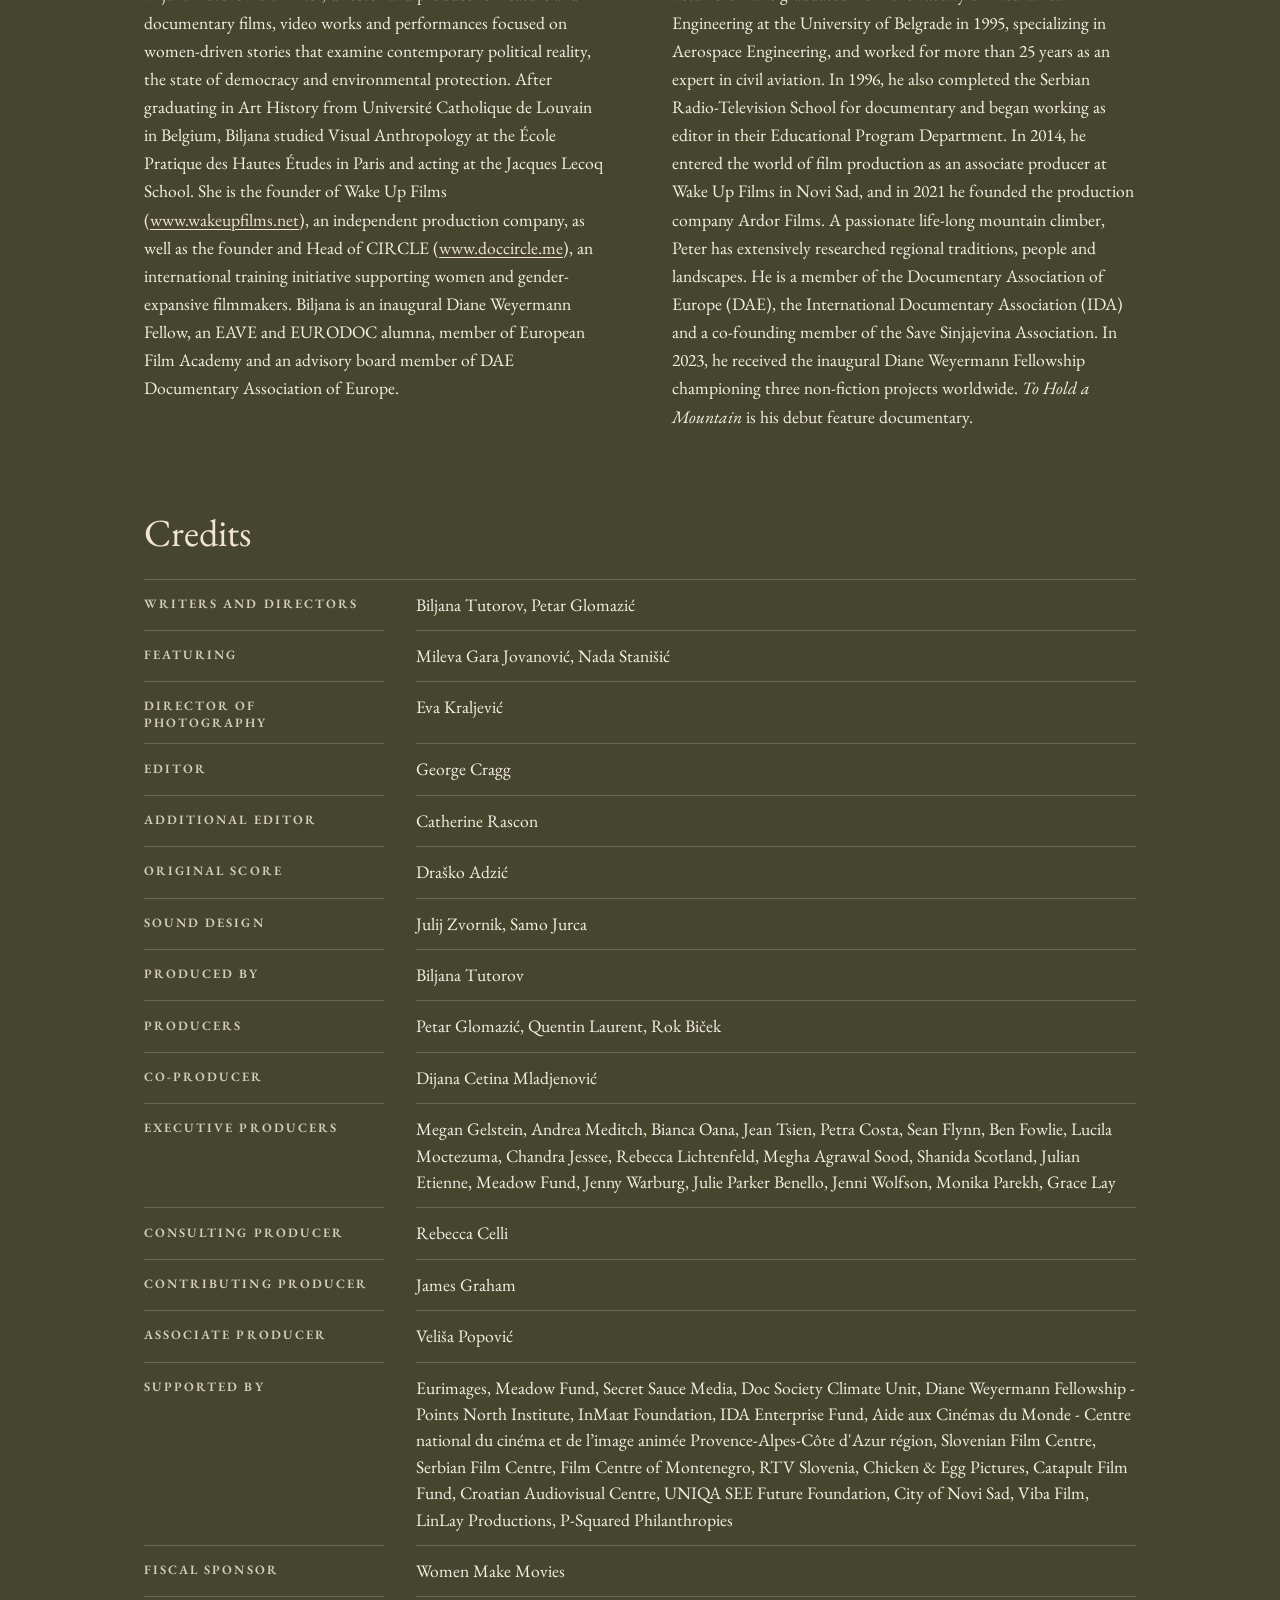
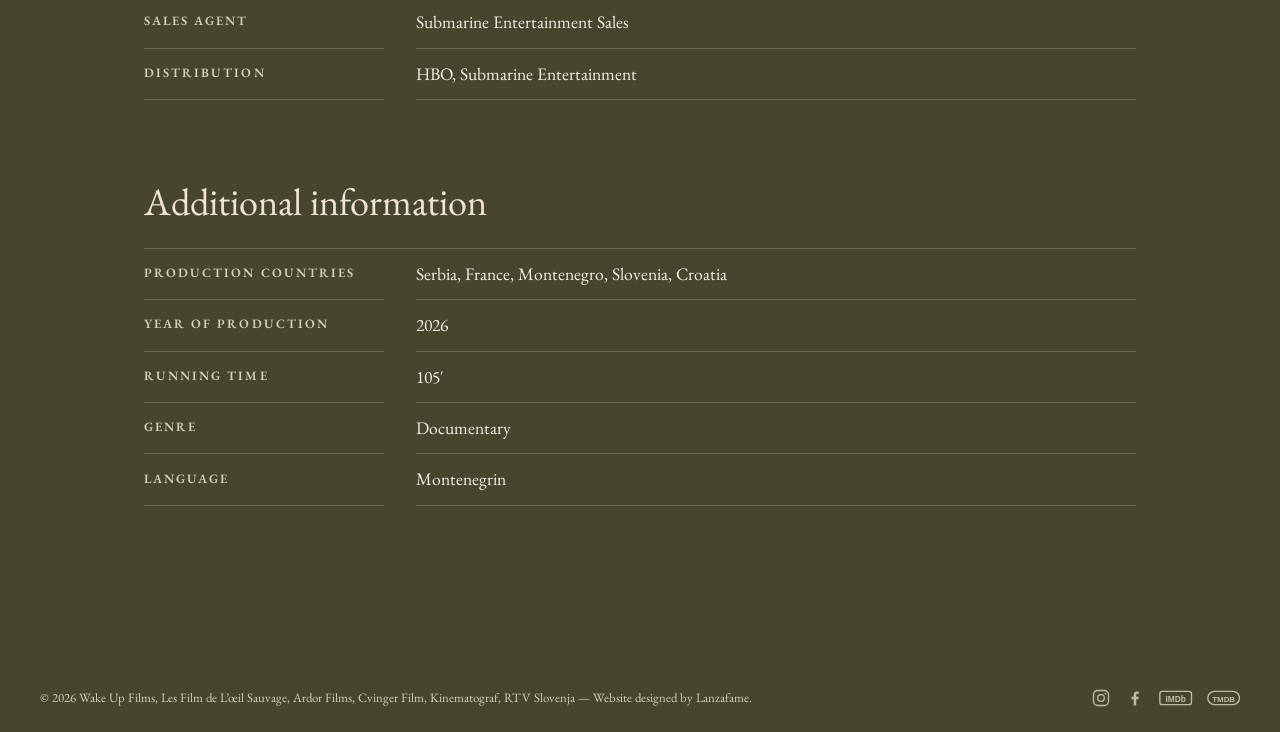
==== commit b7ca781e: "Password screen removed: every page opens straight away (gate.js, its styles and its script tags gon" ====
--- a/public/about.html
+++ b/public/about.html
@@ -3,19 +3,18 @@
 <head>
   <meta charset="utf-8">
   <meta name="viewport" content="width=device-width, initial-scale=1, viewport-fit=cover">
-  <title>About the film — To Hold a Mountain</title>
+  <title>About the Film — To Hold a Mountain</title>
   <link rel="icon" href="favicon.png" type="image/png" sizes="192x192">
   <link rel="apple-touch-icon" href="apple-touch-icon.png">
   <link rel="preconnect" href="https://fonts.googleapis.com">
   <link rel="preconnect" href="https://fonts.gstatic.com" crossorigin>
   <link href="https://fonts.googleapis.com/css2?family=EB+Garamond:ital,wght@0,400;0,600;1,400;1,600&display=swap" rel="stylesheet">
   <link rel="stylesheet" href="site.css">
-  <script src="gate.js"></script>
   <link rel="stylesheet" href="about.css">
 </head>
 <body>
   <main class="page-main about">
-    <h1>About the film</h1>
+    <h1>About the Film</h1>
 
     <section class="statement" aria-labelledby="statement-title">
       <p class="eyebrow" id="statement-title">Directors’ statement</p>
--- a/public/site.css
+++ b/public/site.css
@@ -15,11 +15,10 @@
 /* One solid colour, no gradient: iPhone Safari fills the bands around its address bar
    (top and bottom) with the page's colour, so they match it. (Home: style.css.) */
 html { background: var(--olive-deep); color: var(--ink); }
-/* The menu page, and the trailer or the password screen while they cover a page: their
+/* The menu page, and the trailer while it covers a page: their
    own colour, for Safari's bands. */
 html.menu-page, .menu-page body { background: #2c2c1c; } /* the menu, a page of its own (menu.js) */
 html.trailer-open, .trailer-open body { background-color: #0c0c08; }
-html.locked, .locked body { background-color: var(--olive-deep); }
 body { background: var(--olive-deep); color: var(--ink); }
 
 body {
@@ -29,6 +28,8 @@
   overflow-x: clip; /* cuts off only sideways, so the locks below (on html) leave the page's length alone */
 }
 html { overflow-x: hidden; } /* no sideways scrolling */
+/* no pulling down to refresh (nor the bounce at the ends that comes with it) */
+html, body { overscroll-behavior-y: none; }
 
 a { color: inherit; }
 
@@ -200,6 +201,9 @@
 .socials a:hover, .socials a:focus-visible { color: #fff; opacity: 1; }
 .socials svg { display: block; height: 20px; width: auto; }
 
+/* On the homepage: at the bottom of the synopsis screen. */
+.film-story .site-footer { position: absolute; left: 0; right: 0; bottom: 0; }
+
 
 @media (max-width: 767px) {
   .site-footer { flex-direction: column-reverse; align-items: flex-start; gap: 12px; padding: 16px; font-size: 0.72rem; }
@@ -253,57 +257,3 @@
 .trailer-close span:first-child { transform: rotate(45deg); }
 .trailer-close span:last-child { transform: rotate(-45deg); }
 .trailer-close:focus-visible { outline: 2px solid var(--cream); outline-offset: 4px; }
-
-/* ---------- Password screen (gate.js) ---------- */
-
-.locked { overflow: hidden; } /* the page stays where it was */
-.locked body > :not(.gate) { visibility: hidden; }
-.gate {
-  position: fixed;
-  inset: 0;
-  z-index: 100;
-  display: grid;
-  place-content: center;
-  justify-items: center;
-  gap: 14px;
-  padding: 16px;
-  background: var(--olive-deep);
-  text-align: center;
-  transition: opacity 0.5s ease;
-}
-.gate.leaving { opacity: 0; pointer-events: none; }
-.gate-title {
-  margin-bottom: 1.6rem;
-  font-size: clamp(1.4rem, 4vw, 2rem);
-  letter-spacing: 0.22em;
-  text-transform: uppercase;
-  color: var(--ink);
-}
-.gate-label {
-  font-size: 0.75rem;
-  font-weight: 600;
-  letter-spacing: 0.24em;
-  text-transform: uppercase;
-  color: var(--muted);
-}
-.gate-input {
-  width: min(280px, 80vw);
-  padding: 0.7em 1em;
-  border: 1px solid rgba(246, 239, 230, 0.5);
-  border-radius: 999px;
-  background: rgba(20, 20, 10, 0.2);
-  color: var(--ink);
-  font: inherit;
-  font-size: 1.1rem;
-  text-align: center;
-  letter-spacing: 0.1em;
-  outline: none;
-}
-.gate-input:focus { border-color: var(--ink); }
-.gate-button { margin-top: 0.4rem; background: transparent; cursor: pointer; font-family: inherit; }
-.gate-error { min-height: 1.4em; font-style: italic; color: var(--cream); }
-.gate.shake .gate-input { animation: gate-shake 0.4s; }
-@keyframes gate-shake {
-  20%, 60% { transform: translateX(-8px); }
-  40%, 80% { transform: translateX(8px); }
-}
